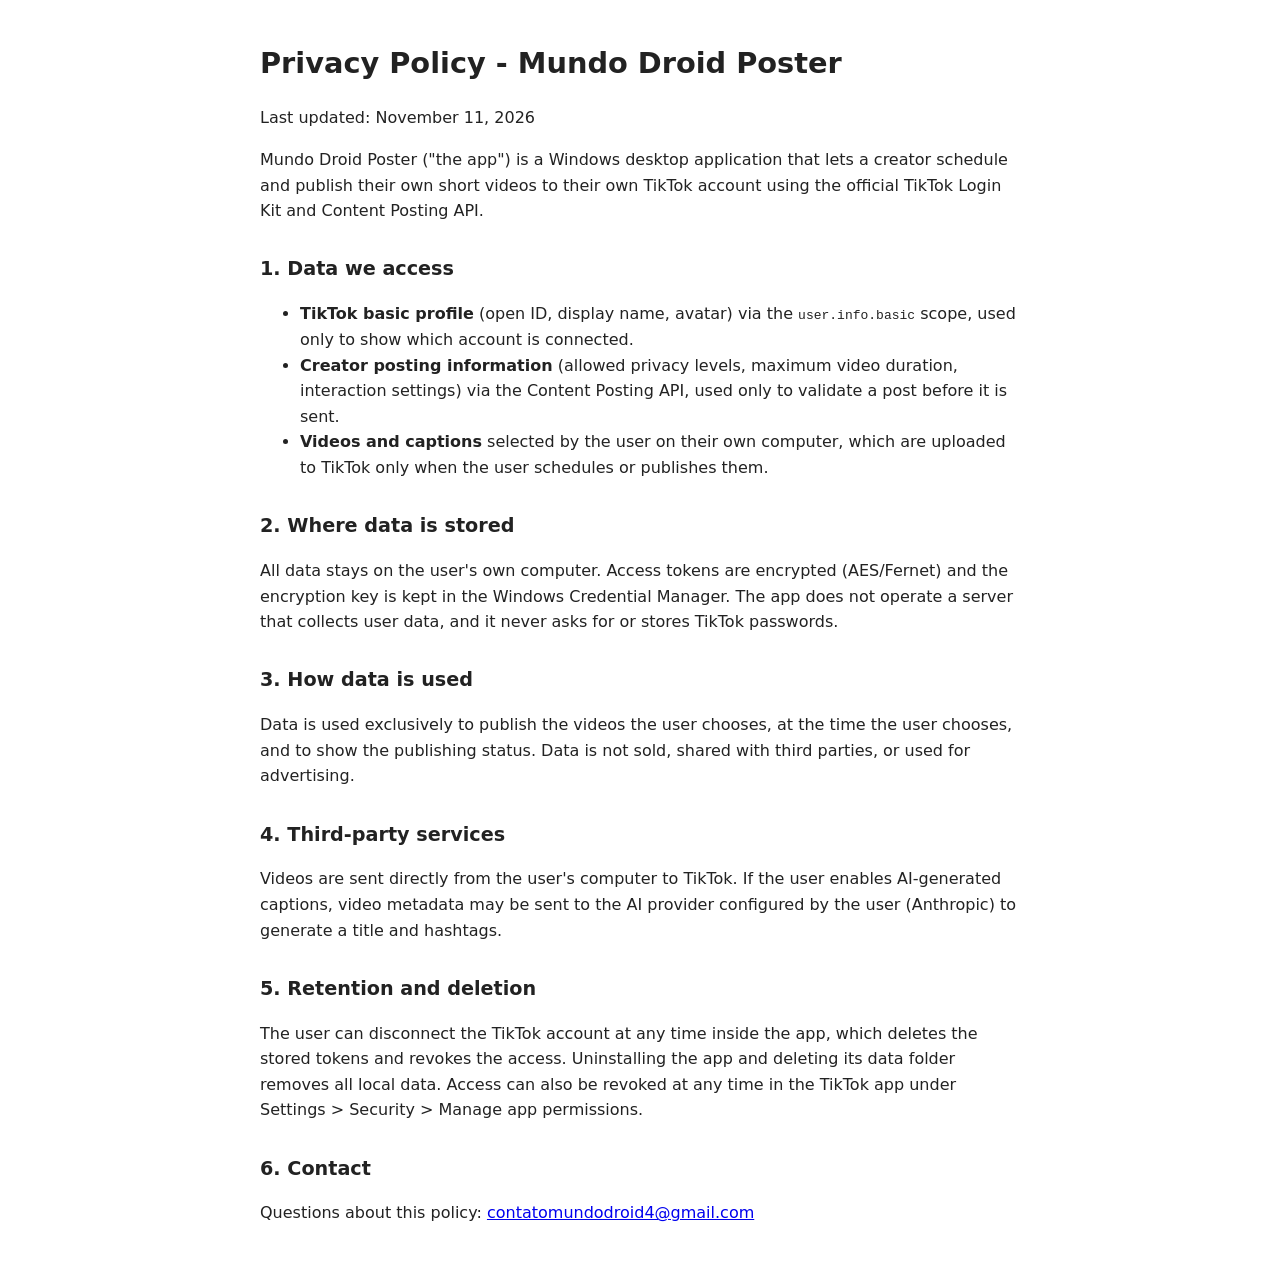
==== privacy.html @ 6803c4ad "Add files via upload" ====
<!doctype html>
<html lang="en">
<head>
<meta charset="utf-8">
<meta name="viewport" content="width=device-width, initial-scale=1">
<title>Mundo Droid Poster - Privacy Policy</title>
<style>body{font-family:system-ui,sans-serif;max-width:760px;margin:40px auto;padding:0 16px;line-height:1.6;color:#222;background:#fff}h1{font-size:1.8em}h2{font-size:1.2em;margin-top:1.6em}</style>
</head>
<body>
<h1>Privacy Policy - Mundo Droid Poster</h1>
<p>Last updated: November 11, 2026</p>

<p>Mundo Droid Poster ("the app") is a Windows desktop application that lets a creator schedule and publish their own short videos to their own TikTok account using the official TikTok Login Kit and Content Posting API.</p>

<h2>1. Data we access</h2>
<ul>
<li><b>TikTok basic profile</b> (open ID, display name, avatar) via the <code>user.info.basic</code> scope, used only to show which account is connected.</li>
<li><b>Creator posting information</b> (allowed privacy levels, maximum video duration, interaction settings) via the Content Posting API, used only to validate a post before it is sent.</li>
<li><b>Videos and captions</b> selected by the user on their own computer, which are uploaded to TikTok only when the user schedules or publishes them.</li>
</ul>

<h2>2. Where data is stored</h2>
<p>All data stays on the user's own computer. Access tokens are encrypted (AES/Fernet) and the encryption key is kept in the Windows Credential Manager. The app does not operate a server that collects user data, and it never asks for or stores TikTok passwords.</p>

<h2>3. How data is used</h2>
<p>Data is used exclusively to publish the videos the user chooses, at the time the user chooses, and to show the publishing status. Data is not sold, shared with third parties, or used for advertising.</p>

<h2>4. Third-party services</h2>
<p>Videos are sent directly from the user's computer to TikTok. If the user enables AI-generated captions, video metadata may be sent to the AI provider configured by the user (Anthropic) to generate a title and hashtags.</p>

<h2>5. Retention and deletion</h2>
<p>The user can disconnect the TikTok account at any time inside the app, which deletes the stored tokens and revokes the access. Uninstalling the app and deleting its data folder removes all local data. Access can also be revoked at any time in the TikTok app under Settings &gt; Security &gt; Manage app permissions.</p>

<h2>6. Contact</h2>
<p>Questions about this policy: <a href="mailto:contatomundodroid4@gmail.com">contatomundodroid4@gmail.com</a></p>
</body>
</html>
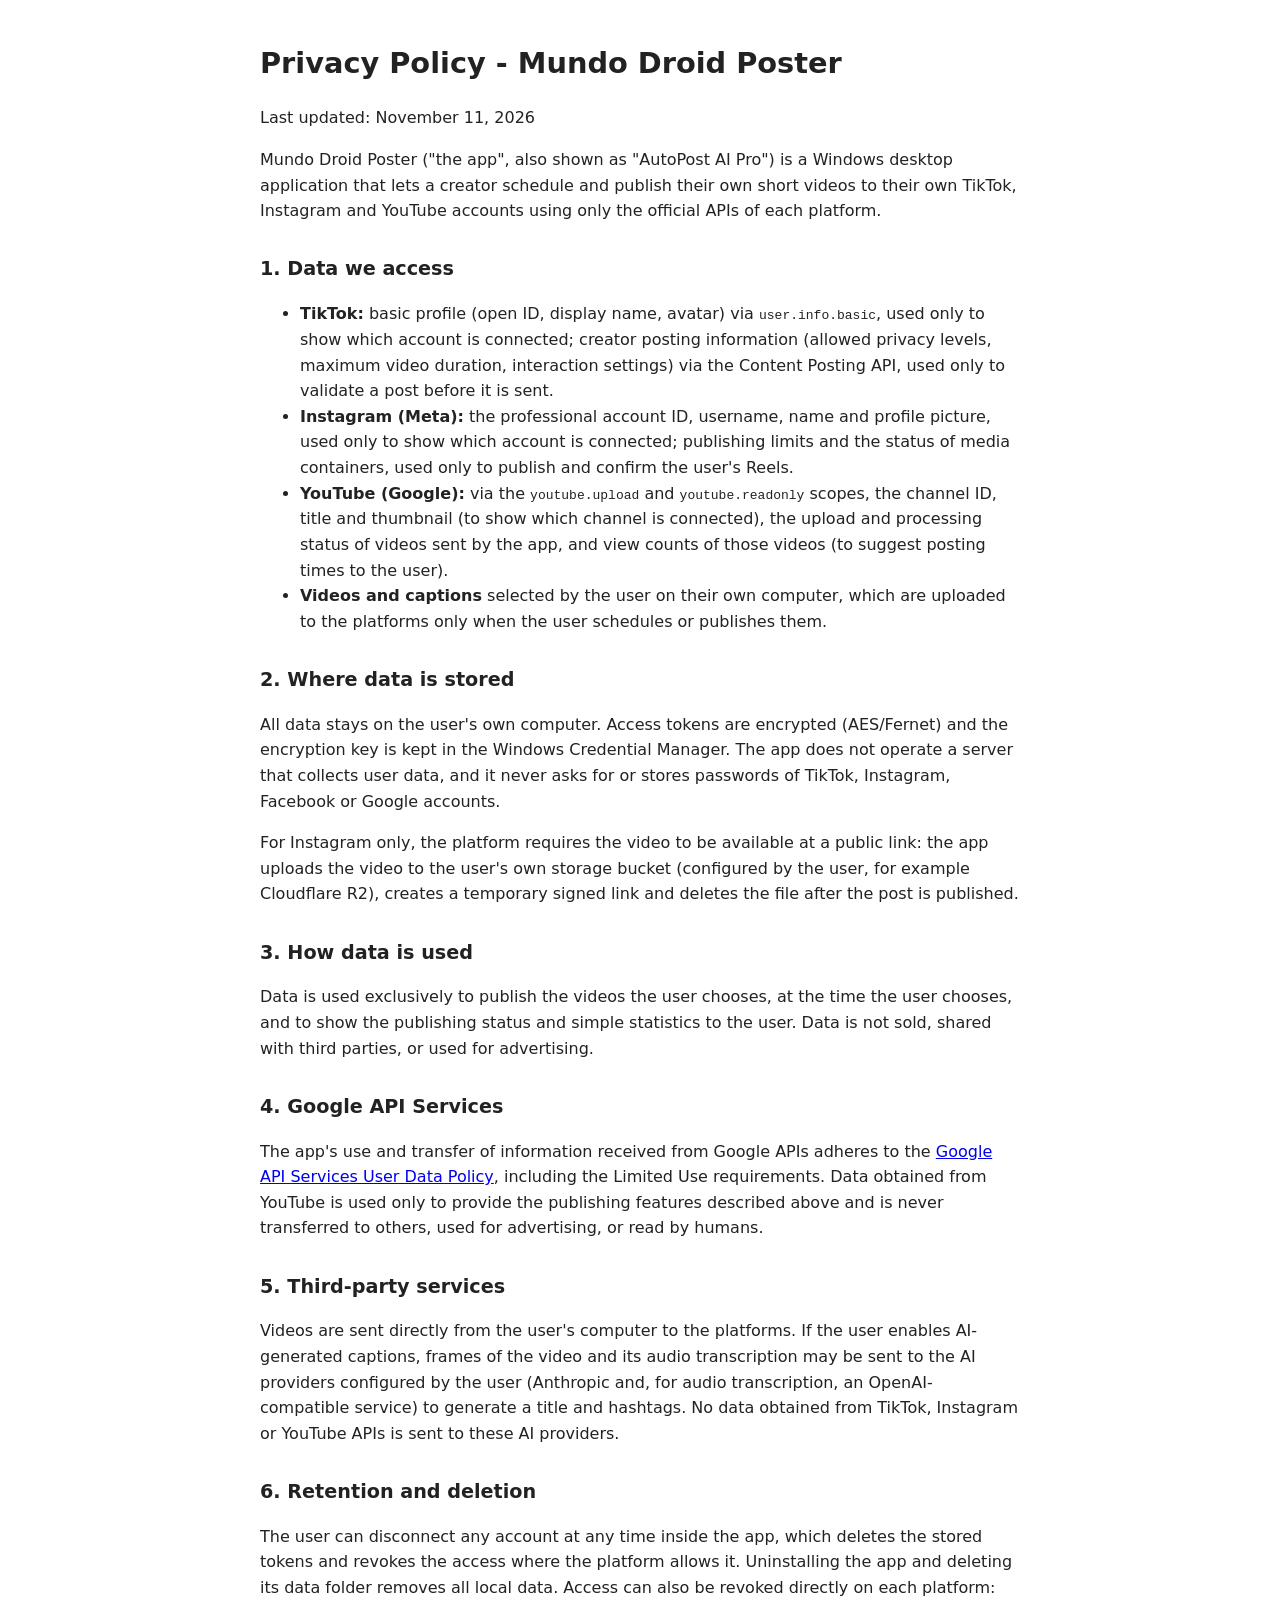
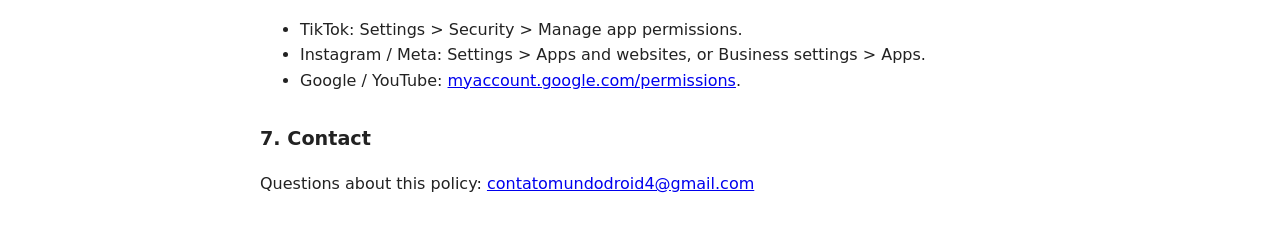
==== commit 70fc98d0: "Add files via upload" ====
--- a/privacy.html
+++ b/privacy.html
@@ -10,28 +10,38 @@
 <h1>Privacy Policy - Mundo Droid Poster</h1>
 <p>Last updated: November 11, 2026</p>
 
-<p>Mundo Droid Poster ("the app") is a Windows desktop application that lets a creator schedule and publish their own short videos to their own TikTok account using the official TikTok Login Kit and Content Posting API.</p>
+<p>Mundo Droid Poster ("the app", also shown as "AutoPost AI Pro") is a Windows desktop application that lets a creator schedule and publish their own short videos to their own TikTok, Instagram and YouTube accounts using only the official APIs of each platform.</p>
 
 <h2>1. Data we access</h2>
 <ul>
-<li><b>TikTok basic profile</b> (open ID, display name, avatar) via the <code>user.info.basic</code> scope, used only to show which account is connected.</li>
-<li><b>Creator posting information</b> (allowed privacy levels, maximum video duration, interaction settings) via the Content Posting API, used only to validate a post before it is sent.</li>
-<li><b>Videos and captions</b> selected by the user on their own computer, which are uploaded to TikTok only when the user schedules or publishes them.</li>
+<li><b>TikTok:</b> basic profile (open ID, display name, avatar) via <code>user.info.basic</code>, used only to show which account is connected; creator posting information (allowed privacy levels, maximum video duration, interaction settings) via the Content Posting API, used only to validate a post before it is sent.</li>
+<li><b>Instagram (Meta):</b> the professional account ID, username, name and profile picture, used only to show which account is connected; publishing limits and the status of media containers, used only to publish and confirm the user's Reels.</li>
+<li><b>YouTube (Google):</b> via the <code>youtube.upload</code> and <code>youtube.readonly</code> scopes, the channel ID, title and thumbnail (to show which channel is connected), the upload and processing status of videos sent by the app, and view counts of those videos (to suggest posting times to the user).</li>
+<li><b>Videos and captions</b> selected by the user on their own computer, which are uploaded to the platforms only when the user schedules or publishes them.</li>
 </ul>
 
 <h2>2. Where data is stored</h2>
-<p>All data stays on the user's own computer. Access tokens are encrypted (AES/Fernet) and the encryption key is kept in the Windows Credential Manager. The app does not operate a server that collects user data, and it never asks for or stores TikTok passwords.</p>
+<p>All data stays on the user's own computer. Access tokens are encrypted (AES/Fernet) and the encryption key is kept in the Windows Credential Manager. The app does not operate a server that collects user data, and it never asks for or stores passwords of TikTok, Instagram, Facebook or Google accounts.</p>
+<p>For Instagram only, the platform requires the video to be available at a public link: the app uploads the video to the user's own storage bucket (configured by the user, for example Cloudflare R2), creates a temporary signed link and deletes the file after the post is published.</p>
 
 <h2>3. How data is used</h2>
-<p>Data is used exclusively to publish the videos the user chooses, at the time the user chooses, and to show the publishing status. Data is not sold, shared with third parties, or used for advertising.</p>
+<p>Data is used exclusively to publish the videos the user chooses, at the time the user chooses, and to show the publishing status and simple statistics to the user. Data is not sold, shared with third parties, or used for advertising.</p>
 
-<h2>4. Third-party services</h2>
-<p>Videos are sent directly from the user's computer to TikTok. If the user enables AI-generated captions, video metadata may be sent to the AI provider configured by the user (Anthropic) to generate a title and hashtags.</p>
+<h2>4. Google API Services</h2>
+<p>The app's use and transfer of information received from Google APIs adheres to the <a href="https://developers.google.com/terms/api-services-user-data-policy">Google API Services User Data Policy</a>, including the Limited Use requirements. Data obtained from YouTube is used only to provide the publishing features described above and is never transferred to others, used for advertising, or read by humans.</p>
 
-<h2>5. Retention and deletion</h2>
-<p>The user can disconnect the TikTok account at any time inside the app, which deletes the stored tokens and revokes the access. Uninstalling the app and deleting its data folder removes all local data. Access can also be revoked at any time in the TikTok app under Settings &gt; Security &gt; Manage app permissions.</p>
+<h2>5. Third-party services</h2>
+<p>Videos are sent directly from the user's computer to the platforms. If the user enables AI-generated captions, frames of the video and its audio transcription may be sent to the AI providers configured by the user (Anthropic and, for audio transcription, an OpenAI-compatible service) to generate a title and hashtags. No data obtained from TikTok, Instagram or YouTube APIs is sent to these AI providers.</p>
 
-<h2>6. Contact</h2>
+<h2>6. Retention and deletion</h2>
+<p>The user can disconnect any account at any time inside the app, which deletes the stored tokens and revokes the access where the platform allows it. Uninstalling the app and deleting its data folder removes all local data. Access can also be revoked directly on each platform:</p>
+<ul>
+<li>TikTok: Settings &gt; Security &gt; Manage app permissions.</li>
+<li>Instagram / Meta: Settings &gt; Apps and websites, or Business settings &gt; Apps.</li>
+<li>Google / YouTube: <a href="https://myaccount.google.com/permissions">myaccount.google.com/permissions</a>.</li>
+</ul>
+
+<h2>7. Contact</h2>
 <p>Questions about this policy: <a href="mailto:contatomundodroid4@gmail.com">contatomundodroid4@gmail.com</a></p>
 </body>
 </html>
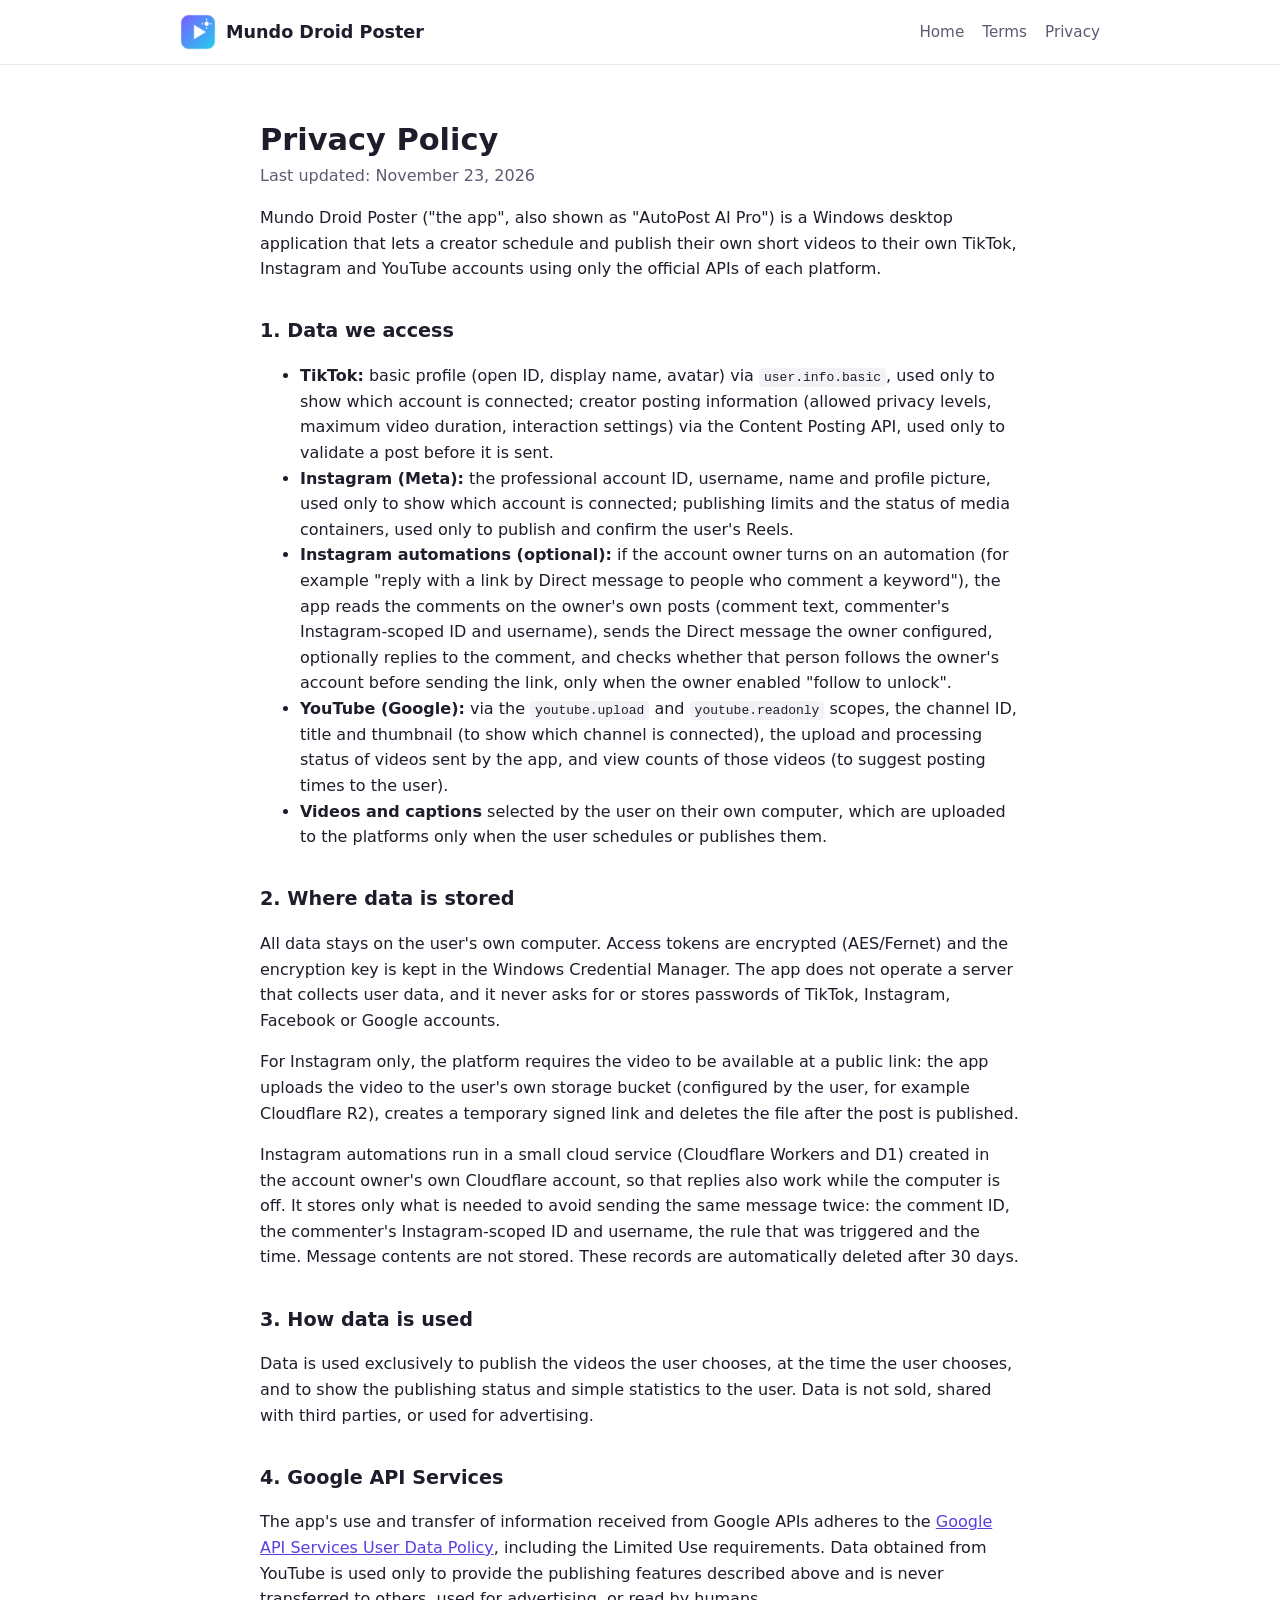
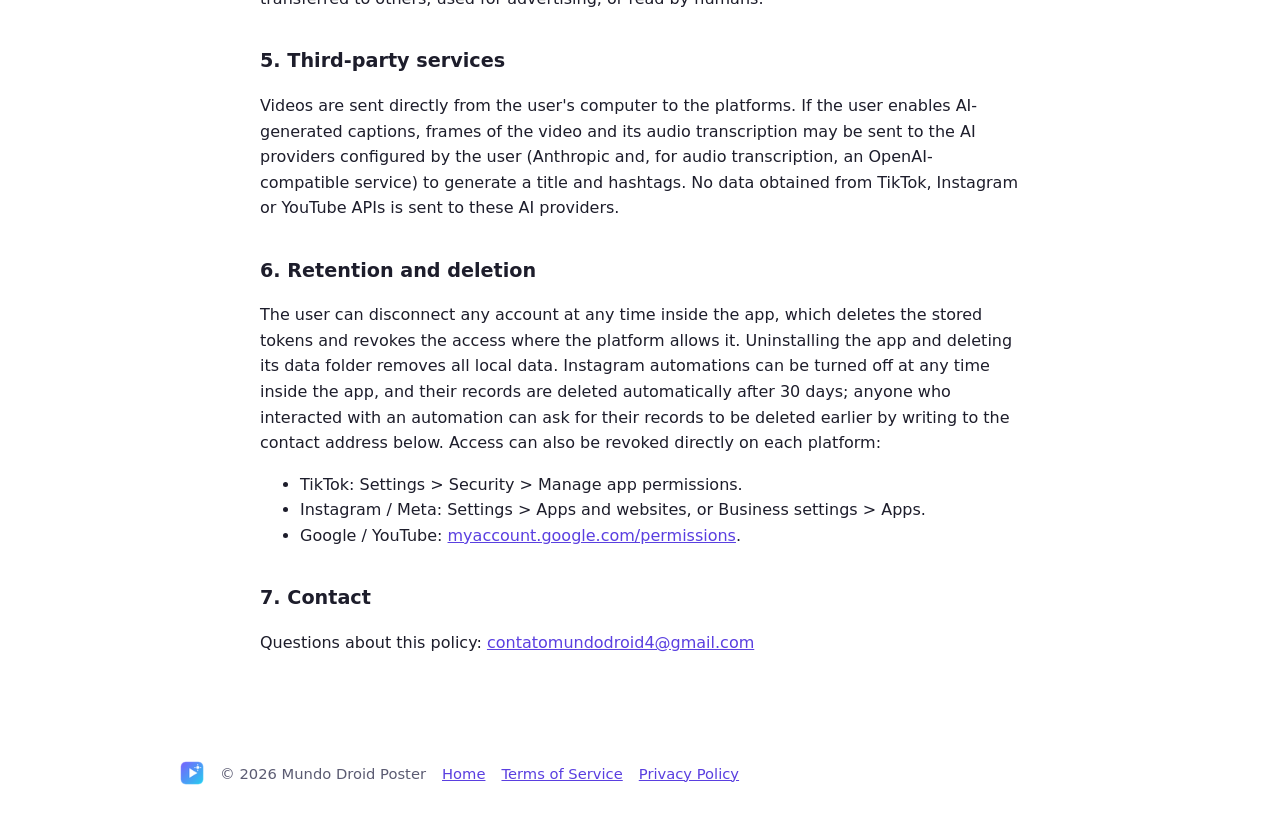
==== commit 13cd356b: "Add files via upload" ====
--- a/privacy.html
+++ b/privacy.html
@@ -1,47 +1,64 @@
-<!doctype html>
-<html lang="en">
-<head>
-<meta charset="utf-8">
-<meta name="viewport" content="width=device-width, initial-scale=1">
-<title>Mundo Droid Poster - Privacy Policy</title>
-<style>body{font-family:system-ui,sans-serif;max-width:760px;margin:40px auto;padding:0 16px;line-height:1.6;color:#222;background:#fff}h1{font-size:1.8em}h2{font-size:1.2em;margin-top:1.6em}</style>
-</head>
-<body>
-<h1>Privacy Policy - Mundo Droid Poster</h1>
-<p>Last updated: November 11, 2026</p>
-
-<p>Mundo Droid Poster ("the app", also shown as "AutoPost AI Pro") is a Windows desktop application that lets a creator schedule and publish their own short videos to their own TikTok, Instagram and YouTube accounts using only the official APIs of each platform.</p>
-
-<h2>1. Data we access</h2>
-<ul>
-<li><b>TikTok:</b> basic profile (open ID, display name, avatar) via <code>user.info.basic</code>, used only to show which account is connected; creator posting information (allowed privacy levels, maximum video duration, interaction settings) via the Content Posting API, used only to validate a post before it is sent.</li>
-<li><b>Instagram (Meta):</b> the professional account ID, username, name and profile picture, used only to show which account is connected; publishing limits and the status of media containers, used only to publish and confirm the user's Reels.</li>
-<li><b>YouTube (Google):</b> via the <code>youtube.upload</code> and <code>youtube.readonly</code> scopes, the channel ID, title and thumbnail (to show which channel is connected), the upload and processing status of videos sent by the app, and view counts of those videos (to suggest posting times to the user).</li>
-<li><b>Videos and captions</b> selected by the user on their own computer, which are uploaded to the platforms only when the user schedules or publishes them.</li>
-</ul>
-
-<h2>2. Where data is stored</h2>
-<p>All data stays on the user's own computer. Access tokens are encrypted (AES/Fernet) and the encryption key is kept in the Windows Credential Manager. The app does not operate a server that collects user data, and it never asks for or stores passwords of TikTok, Instagram, Facebook or Google accounts.</p>
-<p>For Instagram only, the platform requires the video to be available at a public link: the app uploads the video to the user's own storage bucket (configured by the user, for example Cloudflare R2), creates a temporary signed link and deletes the file after the post is published.</p>
-
-<h2>3. How data is used</h2>
-<p>Data is used exclusively to publish the videos the user chooses, at the time the user chooses, and to show the publishing status and simple statistics to the user. Data is not sold, shared with third parties, or used for advertising.</p>
-
-<h2>4. Google API Services</h2>
-<p>The app's use and transfer of information received from Google APIs adheres to the <a href="https://developers.google.com/terms/api-services-user-data-policy">Google API Services User Data Policy</a>, including the Limited Use requirements. Data obtained from YouTube is used only to provide the publishing features described above and is never transferred to others, used for advertising, or read by humans.</p>
-
-<h2>5. Third-party services</h2>
-<p>Videos are sent directly from the user's computer to the platforms. If the user enables AI-generated captions, frames of the video and its audio transcription may be sent to the AI providers configured by the user (Anthropic and, for audio transcription, an OpenAI-compatible service) to generate a title and hashtags. No data obtained from TikTok, Instagram or YouTube APIs is sent to these AI providers.</p>
-
-<h2>6. Retention and deletion</h2>
-<p>The user can disconnect any account at any time inside the app, which deletes the stored tokens and revokes the access where the platform allows it. Uninstalling the app and deleting its data folder removes all local data. Access can also be revoked directly on each platform:</p>
-<ul>
-<li>TikTok: Settings &gt; Security &gt; Manage app permissions.</li>
-<li>Instagram / Meta: Settings &gt; Apps and websites, or Business settings &gt; Apps.</li>
-<li>Google / YouTube: <a href="https://myaccount.google.com/permissions">myaccount.google.com/permissions</a>.</li>
-</ul>
-
-<h2>7. Contact</h2>
-<p>Questions about this policy: <a href="mailto:contatomundodroid4@gmail.com">contatomundodroid4@gmail.com</a></p>
-</body>
-</html>
+<!doctype html>
+<html lang="en">
+<head>
+<meta charset="utf-8">
+<meta name="viewport" content="width=device-width, initial-scale=1">
+<title>Mundo Droid Poster - Privacy Policy</title>
+<link rel="icon" href="favicon.ico" sizes="any">
+<link rel="icon" type="image/png" sizes="32x32" href="favicon-32.png">
+<link rel="apple-touch-icon" href="apple-touch-icon.png">
+<link rel="stylesheet" href="site.css">
+</head>
+<body>
+<header class="top"><div class="wrap">
+  <a class="brand" href="./"><img src="icon-192.png" alt="Mundo Droid Poster icon">Mundo Droid Poster</a>
+  <nav><a href="./">Home</a><a href="terms.html">Terms</a><a href="privacy.html">Privacy</a></nav>
+</div></header>
+
+<main class="doc">
+<h1>Privacy Policy</h1>
+<p class="updated">Last updated: November 23, 2026</p>
+
+<p>Mundo Droid Poster ("the app", also shown as "AutoPost AI Pro") is a Windows desktop application that lets a creator schedule and publish their own short videos to their own TikTok, Instagram and YouTube accounts using only the official APIs of each platform.</p>
+
+<h2>1. Data we access</h2>
+<ul>
+<li><b>TikTok:</b> basic profile (open ID, display name, avatar) via <code>user.info.basic</code>, used only to show which account is connected; creator posting information (allowed privacy levels, maximum video duration, interaction settings) via the Content Posting API, used only to validate a post before it is sent.</li>
+<li><b>Instagram (Meta):</b> the professional account ID, username, name and profile picture, used only to show which account is connected; publishing limits and the status of media containers, used only to publish and confirm the user's Reels.</li>
+<li><b>Instagram automations (optional):</b> if the account owner turns on an automation (for example "reply with a link by Direct message to people who comment a keyword"), the app reads the comments on the owner's own posts (comment text, commenter's Instagram-scoped ID and username), sends the Direct message the owner configured, optionally replies to the comment, and checks whether that person follows the owner's account before sending the link, only when the owner enabled "follow to unlock".</li>
+<li><b>YouTube (Google):</b> via the <code>youtube.upload</code> and <code>youtube.readonly</code> scopes, the channel ID, title and thumbnail (to show which channel is connected), the upload and processing status of videos sent by the app, and view counts of those videos (to suggest posting times to the user).</li>
+<li><b>Videos and captions</b> selected by the user on their own computer, which are uploaded to the platforms only when the user schedules or publishes them.</li>
+</ul>
+
+<h2>2. Where data is stored</h2>
+<p>All data stays on the user's own computer. Access tokens are encrypted (AES/Fernet) and the encryption key is kept in the Windows Credential Manager. The app does not operate a server that collects user data, and it never asks for or stores passwords of TikTok, Instagram, Facebook or Google accounts.</p>
+<p>For Instagram only, the platform requires the video to be available at a public link: the app uploads the video to the user's own storage bucket (configured by the user, for example Cloudflare R2), creates a temporary signed link and deletes the file after the post is published.</p>
+<p>Instagram automations run in a small cloud service (Cloudflare Workers and D1) created in the account owner's own Cloudflare account, so that replies also work while the computer is off. It stores only what is needed to avoid sending the same message twice: the comment ID, the commenter's Instagram-scoped ID and username, the rule that was triggered and the time. Message contents are not stored. These records are automatically deleted after 30 days.</p>
+
+<h2>3. How data is used</h2>
+<p>Data is used exclusively to publish the videos the user chooses, at the time the user chooses, and to show the publishing status and simple statistics to the user. Data is not sold, shared with third parties, or used for advertising.</p>
+
+<h2>4. Google API Services</h2>
+<p>The app's use and transfer of information received from Google APIs adheres to the <a href="https://developers.google.com/terms/api-services-user-data-policy">Google API Services User Data Policy</a>, including the Limited Use requirements. Data obtained from YouTube is used only to provide the publishing features described above and is never transferred to others, used for advertising, or read by humans.</p>
+
+<h2>5. Third-party services</h2>
+<p>Videos are sent directly from the user's computer to the platforms. If the user enables AI-generated captions, frames of the video and its audio transcription may be sent to the AI providers configured by the user (Anthropic and, for audio transcription, an OpenAI-compatible service) to generate a title and hashtags. No data obtained from TikTok, Instagram or YouTube APIs is sent to these AI providers.</p>
+
+<h2>6. Retention and deletion</h2>
+<p>The user can disconnect any account at any time inside the app, which deletes the stored tokens and revokes the access where the platform allows it. Uninstalling the app and deleting its data folder removes all local data. Instagram automations can be turned off at any time inside the app, and their records are deleted automatically after 30 days; anyone who interacted with an automation can ask for their records to be deleted earlier by writing to the contact address below. Access can also be revoked directly on each platform:</p>
+<ul>
+<li>TikTok: Settings &gt; Security &gt; Manage app permissions.</li>
+<li>Instagram / Meta: Settings &gt; Apps and websites, or Business settings &gt; Apps.</li>
+<li>Google / YouTube: <a href="https://myaccount.google.com/permissions">myaccount.google.com/permissions</a>.</li>
+</ul>
+
+<h2>7. Contact</h2>
+<p>Questions about this policy: <a href="mailto:contatomundodroid4@gmail.com">contatomundodroid4@gmail.com</a></p>
+</main>
+
+<footer><div class="wrap">
+  <img src="favicon-32.png" alt=""> <span>© 2026 Mundo Droid Poster</span>
+  <a href="./">Home</a><a href="terms.html">Terms of Service</a><a href="privacy.html">Privacy Policy</a>
+</div></footer>
+</body>
+</html>
--- a/site.css
+++ b/site.css
@@ -0,0 +1,37 @@
+:root{--ink:#1d1d2b;--muted:#5b5b72;--line:#e6e6ef;--bg:#fff;--soft:#f6f5ff;--a:#7c5cff;--b:#22d3ee}
+*{box-sizing:border-box}
+body{margin:0;font-family:system-ui,-apple-system,"Segoe UI",Roboto,sans-serif;color:var(--ink);background:var(--bg);line-height:1.6}
+a{color:#5a3fe0}
+.wrap{max-width:960px;margin:0 auto;padding:0 20px}
+header.top{border-bottom:1px solid var(--line);background:#fff;position:sticky;top:0;z-index:5}
+header.top .wrap{display:flex;align-items:center;gap:12px;height:64px}
+.brand{display:flex;align-items:center;gap:10px;text-decoration:none;color:var(--ink);font-weight:700;font-size:1.1em}
+.brand img{width:36px;height:36px;border-radius:9px}
+nav{margin-left:auto;display:flex;gap:18px;flex-wrap:wrap}
+nav a{text-decoration:none;color:var(--muted);font-size:.95em}
+nav a:hover{color:var(--ink)}
+.hero{background:linear-gradient(135deg,#f3efff,#e8fbff);padding:64px 0 56px;text-align:center}
+.hero img{width:112px;height:112px;border-radius:26px;box-shadow:0 10px 30px rgba(124,92,255,.25)}
+.hero h1{font-size:2.4em;margin:18px 0 8px;line-height:1.2}
+.hero p{font-size:1.15em;color:var(--muted);max-width:640px;margin:0 auto 26px}
+.btn{display:inline-block;padding:12px 22px;border-radius:10px;background:linear-gradient(135deg,var(--a),#3aa8f0);color:#fff;text-decoration:none;font-weight:600;margin:4px}
+.btn.ghost{background:#fff;color:var(--ink);border:1px solid var(--line)}
+section{padding:52px 0;border-bottom:1px solid var(--line)}
+section h2{font-size:1.6em;margin:0 0 18px}
+.grid{display:grid;grid-template-columns:repeat(auto-fit,minmax(250px,1fr));gap:18px}
+.card{border:1px solid var(--line);border-radius:14px;padding:20px;background:#fff}
+.card h3{margin:0 0 6px;font-size:1.08em}
+.card p{margin:0;color:var(--muted)}
+ol.steps{padding-left:1.2em}
+ol.steps li{margin:8px 0}
+.faq details{border:1px solid var(--line);border-radius:10px;padding:12px 16px;margin:10px 0}
+.faq summary{cursor:pointer;font-weight:600}
+.doc{max-width:800px;margin:0 auto;padding:36px 20px 60px}
+.doc h1{font-size:1.9em;margin-bottom:4px;line-height:1.25}
+.doc h2{font-size:1.2em;margin-top:1.8em}
+.doc .updated{color:var(--muted);margin-top:0}
+footer{padding:30px 0;color:var(--muted);font-size:.92em}
+footer .wrap{display:flex;gap:16px;flex-wrap:wrap;align-items:center}
+footer img{width:24px;height:24px;border-radius:6px}
+code{word-break:break-all;background:#f3f3f7;padding:2px 5px;border-radius:4px}
+@media (max-width:640px){.hero h1{font-size:1.8em}nav{gap:12px}header.top .wrap{height:auto;padding:10px 20px;flex-wrap:wrap}}
